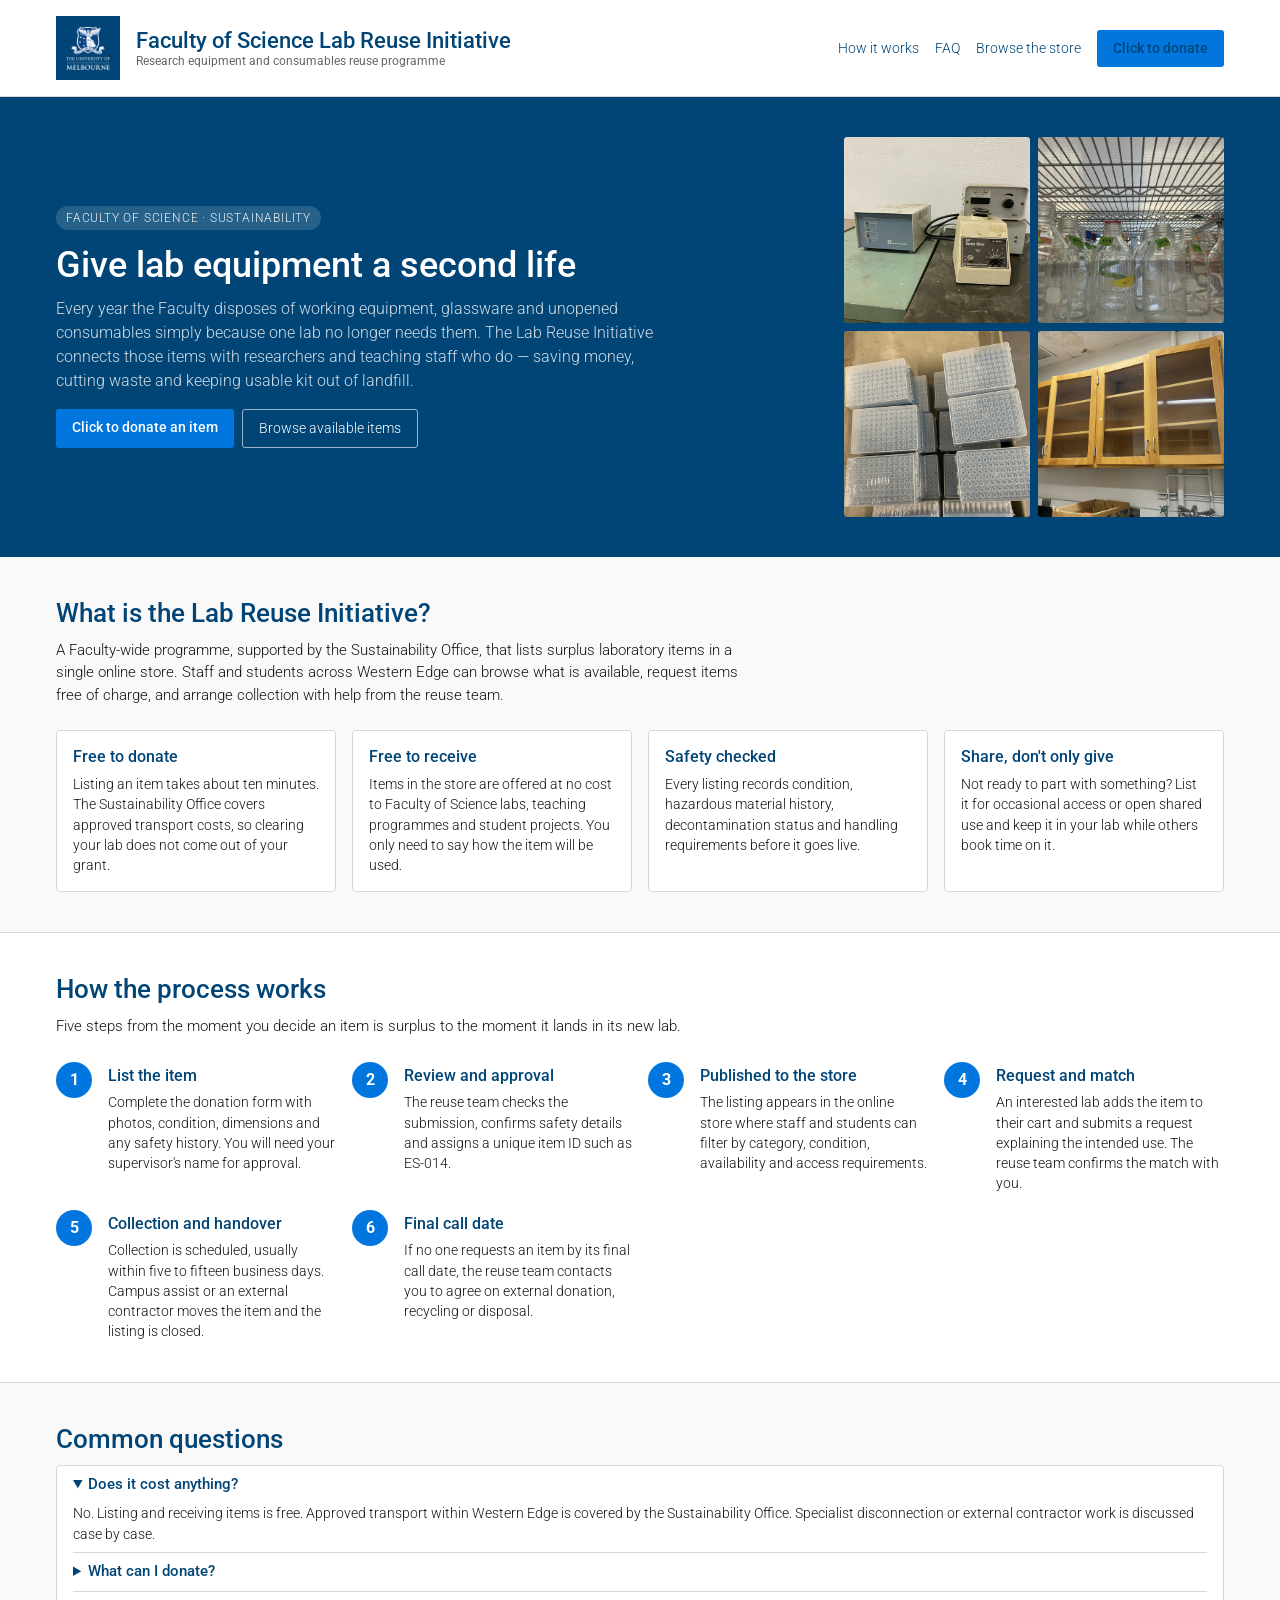
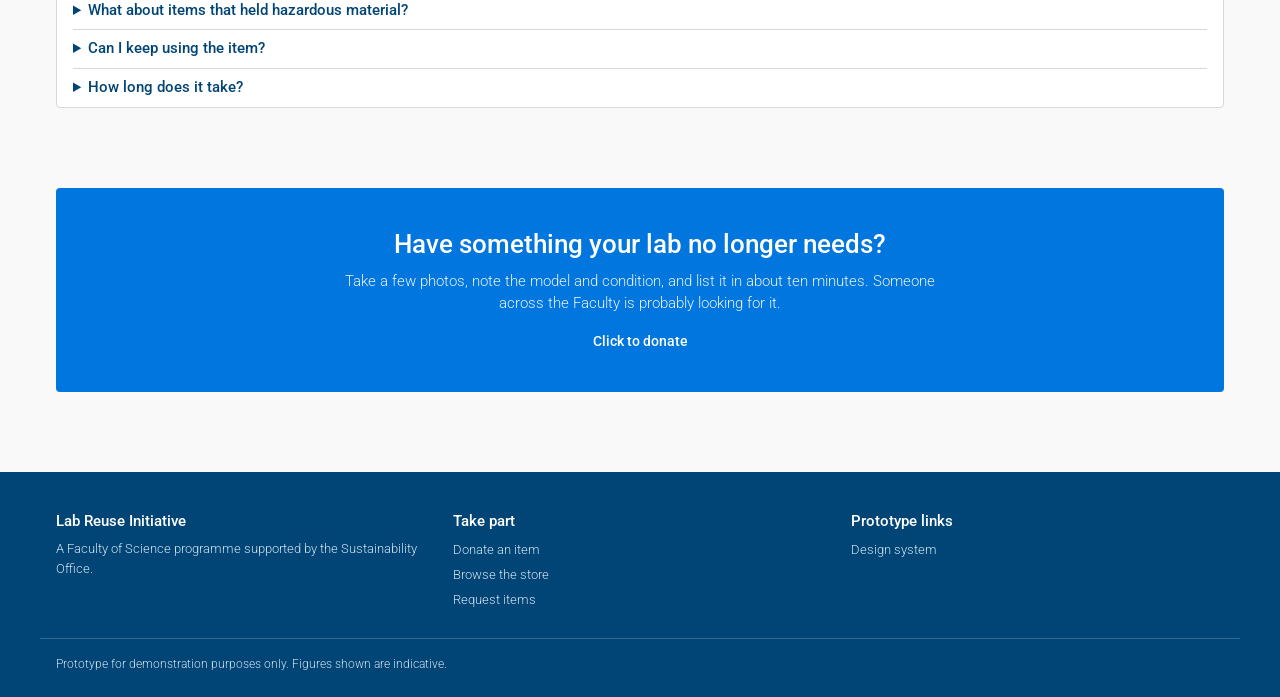
==== home.html @ 94754d34 "Website prototype Updated Images added Tags aligned Adjusted to SNOW principles Added Home page" ====
<!DOCTYPE html>
<html lang="en" dir="ltr">
<head>
  <meta charset="UTF-8" />
  <meta name="viewport" content="width=device-width, initial-scale=1.0" />
  <title>Faculty of Science Lab Reuse Initiative</title>
  <link rel="stylesheet" href="css/uom-snow.css" />
  <style>
    body { background: var(--uom-bg); }

    .wrap { max-width: var(--uom-container-max); margin: 0 auto; padding: 0 var(--uom-space-md); }

    /* ── Header ── */
    .site-header {
      background: var(--uom-white);
      border-bottom: 1px solid var(--uom-border-subtle);
      position: sticky;
      top: 0;
      z-index: 40;
    }

    .site-header__inner {
      max-width: var(--uom-container-max);
      margin: 0 auto;
      padding: var(--uom-space-md);
      display: flex;
      align-items: center;
      gap: var(--uom-space-md);
    }

    .site-brand { display: flex; align-items: center; gap: var(--uom-space-md); text-decoration: none; }
    .site-brand:hover { text-decoration: none; }
    .site-brand img { width: 6.4rem; height: 6.4rem; display: block; }
    .site-brand__title { font-size: 2.2rem; font-weight: 500; color: var(--uom-navy); line-height: 1.2; }
    .site-brand__sub { display: block; font-size: 1.2rem; color: var(--uom-muted); font-weight: 400; }

    .site-nav { margin-left: auto; display: flex; align-items: center; gap: var(--uom-space-md); }
    .site-nav a { font-size: 1.4rem; color: var(--uom-navy); text-decoration: none; }
    .site-nav a:hover { text-decoration: underline; }

    .btn-donate {
      background: var(--uom-btn-primary-bg);
      color: var(--uom-btn-primary-fg);
      font-size: var(--uom-font-size-base);
      font-weight: var(--uom-font-weight-medium);
      padding: 0.8rem 1.6rem;
      border-radius: var(--uom-radius-sm);
      text-decoration: none;
      white-space: nowrap;
    }
    .btn-donate:hover, .btn-donate:focus { background: var(--uom-btn-hover-bg); color: var(--uom-white); text-decoration: none; }

    /* ── Hero ── */
    .hero {
      background: var(--uom-navy);
      color: var(--uom-white);
      padding: var(--uom-space-xl) 0;
    }
    .hero__grid { display: flex; gap: var(--uom-space-xl); align-items: center; }
    .hero__copy { flex: 1; min-width: 0; }
    .hero h1 { color: var(--uom-white); font-size: 3.6rem; margin: 0 0 var(--uom-space-sm); }
    .hero p { color: rgba(255,255,255,0.82); font-size: 1.6rem; margin: 0 0 var(--uom-space-md); max-width: 60rem; }
    .hero__actions { display: flex; flex-wrap: wrap; gap: var(--uom-space-sm); }

    .hero__badge {
      display: inline-block;
      background: rgba(255,255,255,0.15);
      color: rgba(255,255,255,0.92);
      font-size: 1.2rem;
      padding: 0.3rem 1rem;
      border-radius: 2rem;
      margin-bottom: 1.2rem;
      letter-spacing: 0.08rem;
    }

    .btn-ghost {
      display: inline-block;
      border: 1px solid rgba(255,255,255,0.6);
      color: var(--uom-white);
      background: transparent;
      font-size: 1.4rem;
      padding: 0.8rem 1.6rem;
      border-radius: var(--uom-radius-sm);
      text-decoration: none;
    }
    .btn-ghost:hover { background: rgba(255,255,255,0.12); color: var(--uom-white); text-decoration: none; }

    .hero__collage {
      flex: 0 0 38rem;
      display: grid;
      grid-template-columns: 1fr 1fr;
      gap: 0.8rem;
    }
    .hero__collage img {
      width: 100%;
      aspect-ratio: 1;
      object-fit: cover;
      border-radius: var(--uom-radius-sm);
      display: block;
    }

    /* ── Sections ── */
    .section { padding: var(--uom-space-xl) 0; }
    .section--alt { background: var(--uom-white); border-block: 1px solid var(--uom-border-subtle); }
    .section h2 { font-size: 2.6rem; color: var(--uom-navy); margin: 0 0 var(--uom-space-sm); }
    .section__lead { font-size: 1.5rem; color: var(--uom-text); max-width: 70rem; margin: 0 0 var(--uom-space-lg); }

    .card-grid { display: grid; grid-template-columns: repeat(auto-fit, minmax(24rem, 1fr)); gap: var(--uom-space-md); }

    .info-card {
      background: var(--uom-white);
      border: 1px solid var(--uom-border-subtle);
      border-radius: var(--uom-radius);
      padding: var(--uom-space-md);
    }
    .section--alt .info-card { background: var(--uom-bg); }
    .info-card h3 { font-size: 1.6rem; color: var(--uom-navy); margin: 0 0 0.6rem; }
    .info-card p { font-size: 1.35rem; margin: 0; color: var(--uom-text); }

    .step { position: relative; padding-left: 5.2rem; }
    .step__num {
      position: absolute;
      left: 0;
      top: 0;
      width: 3.6rem;
      height: 3.6rem;
      border-radius: 50%;
      background: var(--uom-blue);
      color: var(--uom-white);
      display: flex;
      align-items: center;
      justify-content: center;
      font-size: 1.6rem;
      font-weight: 700;
    }
    .step h3 { font-size: 1.6rem; color: var(--uom-navy); margin: 0.4rem 0 0.6rem; }
    .step p { font-size: 1.35rem; margin: 0; }

    .cta {
      background: var(--uom-blue);
      color: var(--uom-white);
      border-radius: var(--uom-radius);
      padding: var(--uom-space-xl);
      text-align: center;
    }
    .cta h2 { color: var(--uom-white); margin-bottom: var(--uom-space-sm); }
    .cta p { color: rgba(255,255,255,0.9); font-size: 1.5rem; max-width: 60rem; margin: 0 auto var(--uom-space-md); }

    .faq { background: var(--uom-white); border: 1px solid var(--uom-border-subtle); border-radius: var(--uom-radius); padding: 0 var(--uom-space-md); }
    .faq details { border-bottom: 1px solid var(--uom-border-subtle); padding: var(--uom-space-sm) 0; }
    .faq details:last-child { border-bottom: none; }
    .faq summary { font-size: 1.45rem; font-weight: 500; color: var(--uom-navy); cursor: pointer; }
    .faq p { font-size: 1.35rem; margin: 0.8rem 0 0; }

    .site-footer { background: var(--uom-navy); color: #cfe0f0; padding: var(--uom-space-xl) 0 var(--uom-space-lg); margin-top: var(--uom-space-xl); }
    .site-footer h3 { color: var(--uom-white); font-size: 1.5rem; margin: 0 0 0.8rem; }
    .site-footer a { color: #cfe0f0; font-size: 1.3rem; }
    .site-footer ul { list-style: none; padding: 0; margin: 0; }
    .site-footer li { margin-bottom: 0.4rem; }
    .footer-grid { display: grid; grid-template-columns: repeat(auto-fit, minmax(22rem, 1fr)); gap: var(--uom-space-lg); }
    .footer-base { margin-top: var(--uom-space-lg); padding-top: var(--uom-space-md); border-top: 1px solid rgba(255,255,255,0.2); font-size: 1.2rem; }

    @media (max-width: 900px) {
      .hero__grid { flex-direction: column; align-items: flex-start; }
      .hero__collage { flex-basis: auto; width: 100%; }
      .site-nav { width: 100%; margin-left: 0; flex-wrap: wrap; }
    }
  </style>
</head>
<body>

  <header class="site-header">
    <div class="site-header__inner">
      <a class="site-brand" href="home.html">
        <img src="assets/logo.png" alt="The University of Melbourne" />
        <span class="site-brand__title">
          Faculty of Science Lab Reuse Initiative
          <span class="site-brand__sub">Research equipment and consumables reuse programme</span>
        </span>
      </a>
      <nav class="site-nav" aria-label="Primary">
        <a href="#how-it-works">How it works</a>
        <a href="#faq">FAQ</a>
        <a href="reuse-store.html">Browse the store</a>
        <a class="btn-donate" href="ServiceNow_form_prototype_ver2.html">Click to donate</a>
      </nav>
    </div>
  </header>

  <!-- ── Hero ── -->
  <section class="hero">
    <div class="wrap hero__grid">
      <div class="hero__copy">
        <span class="hero__badge">FACULTY OF SCIENCE &middot; SUSTAINABILITY</span>
        <h1>Give lab equipment a second life</h1>
        <p>
          Every year the Faculty disposes of working equipment, glassware and unopened consumables
          simply because one lab no longer needs them. The Lab Reuse Initiative connects those items
          with researchers and teaching staff who do &mdash; saving money, cutting waste and keeping
          usable kit out of landfill.
        </p>
        <div class="hero__actions">
          <a class="btn-donate" href="ServiceNow_form_prototype_ver2.html">Click to donate an item</a>
          <a class="btn-ghost" href="reuse-store.html">Browse available items</a>
        </div>
      </div>
      <div class="hero__collage">
        <img src="assets/Dummy%20Photos/Equipment%20American%20Scientific%20Products%20Vortex%20Mixer.jpeg" alt="Vortex mixer" />
        <img src="assets/Dummy%20Photos/Pyrex%20Glass%20bottle%201000%20mL.jpeg" alt="Pyrex glass bottle" />
        <img src="assets/Dummy%20Photos/Sorenson%20Pipette%20tips%205-10%20uL%20Filtered%2C%20sterile%2C%20universal%20fit.jpeg" alt="Sterile filtered pipette tips" />
        <img src="assets/Dummy%20Photos/Cabinet.jpeg" alt="Steel laboratory storage cabinet" />
      </div>
    </div>
  </section>

  <!-- ── What it is ── -->
  <section class="section" id="about">
    <div class="wrap">
      <h2>What is the Lab Reuse Initiative?</h2>
      <p class="section__lead">
        A Faculty-wide programme, supported by the Sustainability Office, that lists surplus laboratory
        items in a single online store. Staff and students across Western Edge can browse what is
        available, request items free of charge, and arrange collection with help from the reuse team.
      </p>
      <div class="card-grid">
        <div class="info-card">
          <h3>Free to donate</h3>
          <p>Listing an item takes about ten minutes. The Sustainability Office covers approved transport costs, so clearing your lab does not come out of your grant.</p>
        </div>
        <div class="info-card">
          <h3>Free to receive</h3>
          <p>Items in the store are offered at no cost to Faculty of Science labs, teaching programmes and student projects. You only need to say how the item will be used.</p>
        </div>
        <div class="info-card">
          <h3>Safety checked</h3>
          <p>Every listing records condition, hazardous material history, decontamination status and handling requirements before it goes live.</p>
        </div>
        <div class="info-card">
          <h3>Share, don't only give</h3>
          <p>Not ready to part with something? List it for occasional access or open shared use and keep it in your lab while others book time on it.</p>
        </div>
      </div>
    </div>
  </section>

  <!-- ── How it works ── -->
  <section class="section section--alt" id="how-it-works">
    <div class="wrap">
      <h2>How the process works</h2>
      <p class="section__lead">Five steps from the moment you decide an item is surplus to the moment it lands in its new lab.</p>
      <div class="card-grid">
        <div class="step">
          <span class="step__num">1</span>
          <h3>List the item</h3>
          <p>Complete the donation form with photos, condition, dimensions and any safety history. You will need your supervisor's name for approval.</p>
        </div>
        <div class="step">
          <span class="step__num">2</span>
          <h3>Review and approval</h3>
          <p>The reuse team checks the submission, confirms safety details and assigns a unique item ID such as ES&#8209;014.</p>
        </div>
        <div class="step">
          <span class="step__num">3</span>
          <h3>Published to the store</h3>
          <p>The listing appears in the online store where staff and students can filter by category, condition, availability and access requirements.</p>
        </div>
        <div class="step">
          <span class="step__num">4</span>
          <h3>Request and match</h3>
          <p>An interested lab adds the item to their cart and submits a request explaining the intended use. The reuse team confirms the match with you.</p>
        </div>
        <div class="step">
          <span class="step__num">5</span>
          <h3>Collection and handover</h3>
          <p>Collection is scheduled, usually within five to fifteen business days. Campus assist or an external contractor moves the item and the listing is closed.</p>
        </div>
        <div class="step">
          <span class="step__num">6</span>
          <h3>Final call date</h3>
          <p>If no one requests an item by its final call date, the reuse team contacts you to agree on external donation, recycling or disposal.</p>
        </div>
      </div>
    </div>
  </section>

  <!-- ── FAQ ── -->
  <section class="section" id="faq">
    <div class="wrap">
      <h2>Common questions</h2>
      <div class="faq">
        <details open>
          <summary>Does it cost anything?</summary>
          <p>No. Listing and receiving items is free. Approved transport within Western Edge is covered by the Sustainability Office. Specialist disconnection or external contractor work is discussed case by case.</p>
        </details>
        <details>
          <summary>What can I donate?</summary>
          <p>Small and large equipment, specialised instruments, glassware and plasticware, unopened consumables, storage and lab furniture. Items may be fully working, working with minor issues, or listed for parts &mdash; just describe the condition honestly.</p>
        </details>
        <details>
          <summary>What about items that held hazardous material?</summary>
          <p>They can still be listed. You must record the hazardous material history and the decontamination steps taken. The reuse team will not publish a listing until that information is complete.</p>
        </details>
        <details>
          <summary>Can I keep using the item?</summary>
          <p>Yes. Choose "occasional access" if you need it back for short periods, or "open shared donation" if the item stays in your lab and others book time on it.</p>
        </details>
        <details>
          <summary>How long does it take?</summary>
          <p>Approval usually takes a few business days. Collection is typically scheduled within five to fifteen business days once a match is confirmed.</p>
        </details>
      </div>
    </div>
  </section>

  <!-- ── CTA ── -->
  <section class="section">
    <div class="wrap">
      <div class="cta">
        <h2>Have something your lab no longer needs?</h2>
        <p>Take a few photos, note the model and condition, and list it in about ten minutes. Someone across the Faculty is probably looking for it.</p>
        <a class="btn-donate" href="ServiceNow_form_prototype_ver2.html">Click to donate</a>
      </div>
    </div>
  </section>

  <footer class="site-footer">
    <div class="wrap footer-grid">
      <div>
        <h3>Lab Reuse Initiative</h3>
        <p style="font-size:1.3rem;margin:0">A Faculty of Science programme supported by the Sustainability Office.</p>
      </div>
      <div>
        <h3>Take part</h3>
        <ul>
          <li><a href="ServiceNow_form_prototype_ver2.html">Donate an item</a></li>
          <li><a href="reuse-store.html">Browse the store</a></li>
          <li><a href="ServiceNow_receiver_form_prototype.html">Request items</a></li>
        </ul>
      </div>
      <div>
        <h3>Prototype links</h3>
        <ul>
          <li><a href="index.html">Design system</a></li>
        </ul>
      </div>
    </div>
    <div class="wrap footer-base">Prototype for demonstration purposes only. Figures shown are indicative.</div>
  </footer>

</body>
</html>
---- css/uom-snow.css ----
/*
 * UoM ServiceNow Design System — Component Styles
 * Extracted and de-coupled from University of Melbourne Staff Services portal
 * No AngularJS, no ServiceNow selectors — pure HTML + CSS
 */

@import url('https://fonts.googleapis.com/css2?family=Roboto:wght@300;400;500;700&display=swap');
@import url('tokens.css');

/* ══════════════════════════════════════════════════════════
   BASE RESET & GLOBAL
══════════════════════════════════════════════════════════ */
*, *::before, *::after {
  box-sizing: border-box;
}

html {
  font-size: 62.5%; /* 1rem = 10px */
}

body {
  font-family: var(--uom-font);
  font-size: var(--uom-font-size-base);
  font-weight: var(--uom-font-weight-normal);
  color: var(--uom-body);
  background-color: var(--uom-bg);
  line-height: var(--uom-line-height);
  margin: 0;
  padding: 0;
  overflow-x: hidden;
}

a {
  color: var(--uom-blue);
  text-decoration: none;
}
a:hover { text-decoration: underline; }

img { max-width: 100%; display: block; }

h1, h2, h3, h4, h5, h6 {
  font-weight: var(--uom-font-weight-medium);
  color: var(--uom-body);
  margin-top: 0;
  margin-bottom: var(--uom-space-sm);
  line-height: 1.3;
}
h1 { font-size: 3.2rem; }
h2 { font-size: 2.4rem; }
h3 { font-size: 2.0rem; }
h4 { font-size: 1.8rem; }
h5 { font-size: 1.6rem; }
h6 { font-size: 1.4rem; }

p { margin: 0 0 1.2rem; }

label {
  font-weight: var(--uom-font-weight-normal);
  display: inline-block;
  margin-bottom: 0.5rem;
  font-size: 1.4rem;
}

/* ══════════════════════════════════════════════════════════
   LAYOUT CONTAINER
══════════════════════════════════════════════════════════ */
.uom-container {
  max-width: var(--uom-container-max);
  margin: 0 auto;
  padding: 0 var(--uom-space-md);
}

.uom-row {
  display: flex;
  flex-wrap: wrap;
  margin: 0 calc(-1 * var(--uom-space-sm));
}

.uom-col { padding: 0 var(--uom-space-sm); }
.uom-col-12 { flex: 0 0 100%; max-width: 100%; }
.uom-col-8  { flex: 0 0 66.666%; max-width: 66.666%; }
.uom-col-6  { flex: 0 0 50%; max-width: 50%; }
.uom-col-4  { flex: 0 0 33.333%; max-width: 33.333%; }

@media (max-width: 768px) {
  .uom-col-8, .uom-col-6, .uom-col-4 {
    flex: 0 0 100%; max-width: 100%;
  }
}

/* ══════════════════════════════════════════════════════════
   HEADER / NAVBAR
══════════════════════════════════════════════════════════ */
.uom-header {
  position: sticky;
  top: 0;
  z-index: 1000;
  background-color: var(--uom-white);
  box-shadow: var(--uom-shadow);
  height: var(--uom-header-height);
  display: flex;
  align-items: stretch;
}

.uom-header__inner {
  display: flex;
  align-items: center;
  width: 100%;
  padding-right: var(--uom-space-xl);
}

/* Dark navy logo block — matches the original 8.8rem × 9rem square */
.uom-header__logo-block {
  background-color: var(--uom-navy);
  width: var(--uom-logo-size);
  min-width: var(--uom-logo-size);
  height: var(--uom-header-height);
  margin-left: var(--uom-logo-offset);
  display: flex;
  align-items: center;
  justify-content: center;
  flex-shrink: 0;
}

.uom-header__logo-block img {
  height: 100%;
  width: 100%;
  object-fit: contain;
}

/* Breadcrumb strip to the right of the logo */
.uom-header__breadcrumb {
  display: flex;
  align-items: center;
  padding-left: var(--uom-space-xl);
  flex: 1;
}

.uom-breadcrumb {
  display: flex;
  align-items: center;
  list-style: none;
  margin: 0;
  padding: 0;
  flex-wrap: wrap;
  gap: 0.4rem;
}

.uom-breadcrumb li {
  display: flex;
  align-items: center;
  font-size: 1.3rem;
  color: var(--uom-muted);
}

.uom-breadcrumb li a {
  color: var(--uom-navy);
  text-decoration: none;
}
.uom-breadcrumb li a:hover { text-decoration: underline; }

.uom-breadcrumb li + li::before {
  content: "›";
  margin: 0 0.6rem;
  color: var(--uom-muted);
  font-size: 1.4rem;
}

/* Right-side user avatar area */
.uom-header__right {
  display: flex;
  align-items: center;
  gap: var(--uom-space-md);
  margin-left: auto;
}

.uom-avatar {
  width: 3.6rem;
  height: 3.6rem;
  border-radius: 50%;
  background-color: var(--uom-navy);
  color: var(--uom-white);
  display: flex;
  align-items: center;
  justify-content: center;
  font-size: 1.4rem;
  font-weight: var(--uom-font-weight-medium);
  cursor: pointer;
}

/* ══════════════════════════════════════════════════════════
   PAGE TITLE BLOCK
══════════════════════════════════════════════════════════ */
.uom-page-header {
  background-color: var(--uom-white);
  border-bottom: 1px solid var(--uom-border-subtle);
  padding: var(--uom-space-lg) 0;
  margin-bottom: var(--uom-space-lg);
}

.uom-page-header__title {
  font-size: 2.4rem;
  font-weight: var(--uom-font-weight-medium);
  color: var(--uom-navy);
  margin: 0 0 var(--uom-space-xs);
}

.uom-page-header__desc {
  font-size: 1.4rem;
  color: var(--uom-muted);
  margin: 0;
}

/* ══════════════════════════════════════════════════════════
   PANEL / CARD
══════════════════════════════════════════════════════════ */
.uom-panel {
  background-color: var(--uom-white);
  border: 1px solid var(--uom-border-subtle);
  border-radius: var(--uom-radius);
  margin-bottom: var(--uom-space-lg);
  overflow: hidden;
}

.uom-panel__header {
  padding: var(--uom-space-md) var(--uom-space-lg);
  border-bottom: 1px solid var(--uom-border-subtle);
  background-color: var(--uom-white);
}

.uom-panel__title {
  font-size: 1.8rem;
  font-weight: var(--uom-font-weight-medium);
  color: var(--uom-navy);
  margin: 0;
  letter-spacing: 0.02rem;
}

.uom-panel__body {
  padding: var(--uom-space-lg);
}

.uom-panel__footer {
  padding: var(--uom-space-md) var(--uom-space-lg);
  border-top: 1px solid var(--uom-border-subtle);
  background-color: var(--uom-bg);
  display: flex;
  gap: var(--uom-space-sm);
  align-items: center;
}

/* ══════════════════════════════════════════════════════════
   FORM COMPONENTS
══════════════════════════════════════════════════════════ */

/* Form group wrapper */
.form-group {
  margin-bottom: var(--uom-space-md);
  position: relative;
}

/* Required field asterisk (matches .form-group.required .control-label:before) */
.form-group.required .control-label::before {
  content: "*";
  color: var(--uom-required);
  margin-right: 0.3rem;
  font-weight: bold;
}

.control-label {
  display: block;
  font-size: 1.4rem;
  font-weight: var(--uom-font-weight-normal);
  color: var(--uom-body);
  margin-bottom: 0.5rem;
}

/* ── Text Input / Select / Textarea ── */
.form-control {
  display: block;
  width: 100%;
  padding: 0.6rem 1.2rem;
  font-family: var(--uom-font);
  font-size: var(--uom-font-size-base);
  font-weight: var(--uom-font-weight-normal);
  color: var(--uom-body);
  background-color: var(--uom-white);
  border: 1px solid var(--uom-border-input);
  border-radius: var(--uom-radius-sm);
  line-height: 1.42857;
  transition: border-color 0.15s ease-in-out, box-shadow 0.15s ease-in-out;
  appearance: none;
  -webkit-appearance: none;
  min-height: 3.4rem;
}

.form-control:focus {
  border-color: #66afe9;
  outline: 0;
  box-shadow: var(--uom-shadow-focus);
}

.form-control::placeholder {
  color: var(--uom-muted);
  opacity: 1;
}

.form-control:disabled,
.form-control[readonly] {
  background-color: var(--uom-disabled);
  opacity: 0.8;
  cursor: not-allowed;
}

/* ── Select with custom arrow ── */
select.form-control {
  padding-right: 3.2rem;
  background-image: url("data:image/svg+xml,%3Csvg xmlns='http://www.w3.org/2000/svg' width='12' height='8' viewBox='0 0 12 8'%3E%3Cpath fill='%23666' d='M6 8L0 0h12z'/%3E%3C/svg%3E");
  background-repeat: no-repeat;
  background-position: right 1.2rem center;
  background-size: 1rem;
}

/* ── Textarea ── */
textarea.form-control {
  min-height: 10rem;
  resize: vertical;
  line-height: 1.5;
}

/* ── Focus highlight on the whole group (matches form-group-has-focus) ── */
.form-group-has-focus .control-label {
  color: var(--uom-blue);
}

/* ── Radio group ── */
.radio-group {
  display: flex;
  flex-direction: column;
  gap: 0.8rem;
}
.radio-group.inline {
  flex-direction: row;
  flex-wrap: wrap;
  gap: 1.6rem;
}

.radio-item,
.checkbox-item {
  display: flex;
  align-items: center;
  gap: 0.8rem;
  cursor: pointer;
  font-size: 1.4rem;
  color: var(--uom-body);
}

.radio-item input[type="radio"],
.checkbox-item input[type="checkbox"] {
  width: 1.6rem;
  height: 1.6rem;
  accent-color: var(--uom-blue);
  cursor: pointer;
  flex-shrink: 0;
}

/* ── File upload ── */
.file-upload-wrapper {
  position: relative;
  display: flex;
  align-items: center;
  gap: var(--uom-space-sm);
}

.file-upload-btn {
  display: inline-flex;
  align-items: center;
  gap: 0.6rem;
  padding: 0.6rem 1.6rem;
  font-size: 1.4rem;
  font-family: var(--uom-font);
  background-color: var(--uom-btn-secondary-bg);
  color: var(--uom-btn-secondary-fg);
  border: 1px solid var(--uom-border);
  border-radius: var(--uom-radius-sm);
  cursor: pointer;
  transition: background-color 0.15s;
  white-space: nowrap;
}
.file-upload-btn:hover {
  background-color: #c8c8c8;
}

.file-upload-btn input[type="file"] {
  position: absolute;
  inset: 0;
  opacity: 0;
  cursor: pointer;
  width: 100%;
}

.file-upload-name {
  font-size: 1.3rem;
  color: var(--uom-muted);
  min-width: 0;
  overflow: hidden;
  text-overflow: ellipsis;
  white-space: nowrap;
}

/* ── Date input ── */
input[type="date"].form-control {
  padding-right: 0.8rem;
}

/* ── Help text ── */
.help-block {
  display: block;
  font-size: 1.2rem;
  color: var(--uom-info-fg);
  background-color: var(--uom-info-bg);
  border: 1px solid transparent;
  border-radius: var(--uom-radius);
  padding: 0.8rem 1.2rem;
  margin-top: 0.6rem;
  margin-bottom: 0.8rem;
}

/* ── Validation error state ── */
.form-group.has-error .control-label {
  color: var(--uom-required);
}
.form-group.has-error .form-control {
  border-color: var(--uom-required);
}
.error-message {
  font-size: 1.2rem;
  color: var(--uom-required);
  margin-top: 0.4rem;
}

/* ══════════════════════════════════════════════════════════
   BUTTONS
══════════════════════════════════════════════════════════ */
.btn {
  display: inline-flex;
  align-items: center;
  justify-content: center;
  padding: 0.8rem 2.0rem;
  font-family: var(--uom-font);
  font-size: 1.4rem;
  font-weight: var(--uom-font-weight-normal);
  line-height: 1.42857;
  border: none;
  border-radius: var(--uom-radius-sm);
  cursor: pointer;
  text-decoration: none;
  transition: background-color 0.15s ease-in-out, color 0.15s ease-in-out;
  white-space: nowrap;
  user-select: none;
}

.btn:focus {
  outline: 3px solid rgba(0, 118, 222, 0.4);
  outline-offset: 2px;
}

/* Primary */
.btn-primary {
  background-color: var(--uom-btn-primary-bg);
  color: var(--uom-btn-primary-fg);
}
.btn-primary:hover,
.btn-primary:focus {
  background-color: var(--uom-btn-hover-bg) !important;
  color: var(--uom-white);
  text-decoration: none;
}

/* Secondary */
.btn-secondary {
  background-color: var(--uom-btn-secondary-bg);
  color: var(--uom-btn-secondary-fg);
  border: 1px solid var(--uom-border);
}
.btn-secondary:hover,
.btn-secondary:focus {
  background-color: #c8c8c8;
  color: var(--uom-btn-secondary-fg);
}

/* Destructive / Danger */
.btn-danger {
  background-color: var(--uom-danger-bg);
  color: #7a1a26;
}
.btn-danger:hover {
  background-color: #d43f52;
  color: var(--uom-white);
}

/* Button sizes */
.btn-sm {
  padding: 0.5rem 1.2rem;
  font-size: 1.2rem;
}
.btn-lg {
  padding: 1.2rem 2.8rem;
  font-size: 1.6rem;
}
.btn-block { width: 100%; }

/* ══════════════════════════════════════════════════════════
   ALERTS / BANNERS
══════════════════════════════════════════════════════════ */
.alert {
  padding: 1.5rem;
  border: 1px solid transparent;
  border-radius: var(--uom-radius);
  margin-bottom: 1.5rem;
  font-size: 1.4rem;
  display: flex;
  align-items: flex-start;
  gap: 1rem;
}

.alert-success {
  background-color: var(--uom-success-bg);
  color: var(--uom-success-fg);
}
.alert-info {
  background-color: var(--uom-info-bg);
  color: var(--uom-info-fg);
}
.alert-warning {
  background-color: var(--uom-warning-bg);
  color: var(--uom-warning-fg);
}
.alert-danger {
  background-color: var(--uom-danger-bg);
  color: var(--uom-danger-fg);
}

.alert__icon {
  font-size: 1.8rem;
  flex-shrink: 0;
  line-height: 1;
}

.alert__title {
  font-weight: var(--uom-font-weight-medium);
  margin-bottom: 0.2rem;
}

/* ══════════════════════════════════════════════════════════
   BADGE
══════════════════════════════════════════════════════════ */
.badge {
  display: inline-flex;
  align-items: center;
  padding: 0.2rem 0.8rem;
  font-size: 1.1rem;
  font-weight: var(--uom-font-weight-medium);
  border-radius: 2rem;
  background-color: var(--uom-blue);
  color: var(--uom-white);
}
.badge-secondary {
  background-color: var(--uom-btn-secondary-bg);
  color: var(--uom-btn-secondary-fg);
}
.badge-success {
  background-color: var(--uom-success-bg);
  color: var(--uom-success-fg);
}
.badge-warning {
  background-color: var(--uom-warning-bg);
  color: var(--uom-warning-fg);
}
.badge-danger {
  background-color: var(--uom-danger-bg);
  color: var(--uom-danger-fg);
}

/* ══════════════════════════════════════════════════════════
   DIVIDER
══════════════════════════════════════════════════════════ */
.uom-divider {
  border: none;
  border-top: 1px solid var(--uom-border-subtle);
  margin: var(--uom-space-lg) 0;
}

/* ══════════════════════════════════════════════════════════
   SECTION LABEL (design-system-only utility)
══════════════════════════════════════════════════════════ */
.ds-section {
  margin-bottom: var(--uom-space-xl);
}

.ds-section__label {
  font-size: 1.1rem;
  font-weight: var(--uom-font-weight-bold);
  letter-spacing: 0.12rem;
  text-transform: uppercase;
  color: var(--uom-muted);
  border-bottom: 1px solid var(--uom-border-subtle);
  padding-bottom: 0.6rem;
  margin-bottom: var(--uom-space-md);
}

.ds-component-row {
  display: flex;
  align-items: flex-start;
  flex-wrap: wrap;
  gap: var(--uom-space-md);
  margin-bottom: var(--uom-space-md);
}

.ds-swatch {
  display: flex;
  flex-direction: column;
  align-items: center;
  gap: 0.6rem;
  font-size: 1.2rem;
  text-align: center;
}

.ds-swatch__color {
  width: 7.2rem;
  height: 5.6rem;
  border-radius: var(--uom-radius);
  border: 1px solid rgba(0,0,0,0.08);
}

.ds-swatch__name {
  font-weight: var(--uom-font-weight-medium);
  color: var(--uom-body);
  font-size: 1.2rem;
}

.ds-swatch__value {
  color: var(--uom-muted);
  font-size: 1.1rem;
  font-family: monospace;
}

/* ══════════════════════════════════════════════════════════
   FOOTER
══════════════════════════════════════════════════════════ */
.uom-footer {
  background-color: var(--uom-navy);
  color: rgba(255,255,255,0.85);
  padding: var(--uom-space-lg) 0;
  margin-top: var(--uom-space-xl);
}

.uom-footer__inner {
  max-width: var(--uom-container-max);
  margin: 0 auto;
  padding: 0 var(--uom-space-md);
  display: flex;
  align-items: center;
  justify-content: space-between;
  flex-wrap: wrap;
  gap: var(--uom-space-md);
}

.uom-footer__lockup img {
  height: 4rem;
  filter: brightness(0) invert(1);
}

.uom-footer__links {
  display: flex;
  flex-wrap: wrap;
  gap: var(--uom-space-md);
  list-style: none;
  margin: 0;
  padding: 0;
}
.uom-footer__links a {
  color: rgba(255,255,255,0.85);
  font-size: 1.3rem;
  text-decoration: none;
}
.uom-footer__links a:hover { text-decoration: underline; }

.uom-footer__copy {
  font-size: 1.2rem;
  color: rgba(255,255,255,0.6);
  margin: var(--uom-space-sm) auto 0;
  text-align: center;
  display: block;
  padding: 0 var(--uom-space-md);
}

/* ══════════════════════════════════════════════════════════
   MAIN CONTENT AREA
══════════════════════════════════════════════════════════ */
.uom-main {
  padding: var(--uom-space-lg) 0;
  min-height: calc(100vh - var(--uom-header-height) - 12rem);
}

/* ══════════════════════════════════════════════════════════
   RESPONSIVE
══════════════════════════════════════════════════════════ */
@media (max-width: 768px) {
  .uom-header__logo-block {
    margin-left: 0;
    width: 6rem;
    min-width: 6rem;
  }
  .uom-header__breadcrumb {
    padding-left: var(--uom-space-md);
  }
  .uom-header {
    height: 6rem;
  }
  .uom-header__logo-block {
    height: 6rem;
  }
  .uom-panel__body {
    padding: var(--uom-space-md);
  }
}
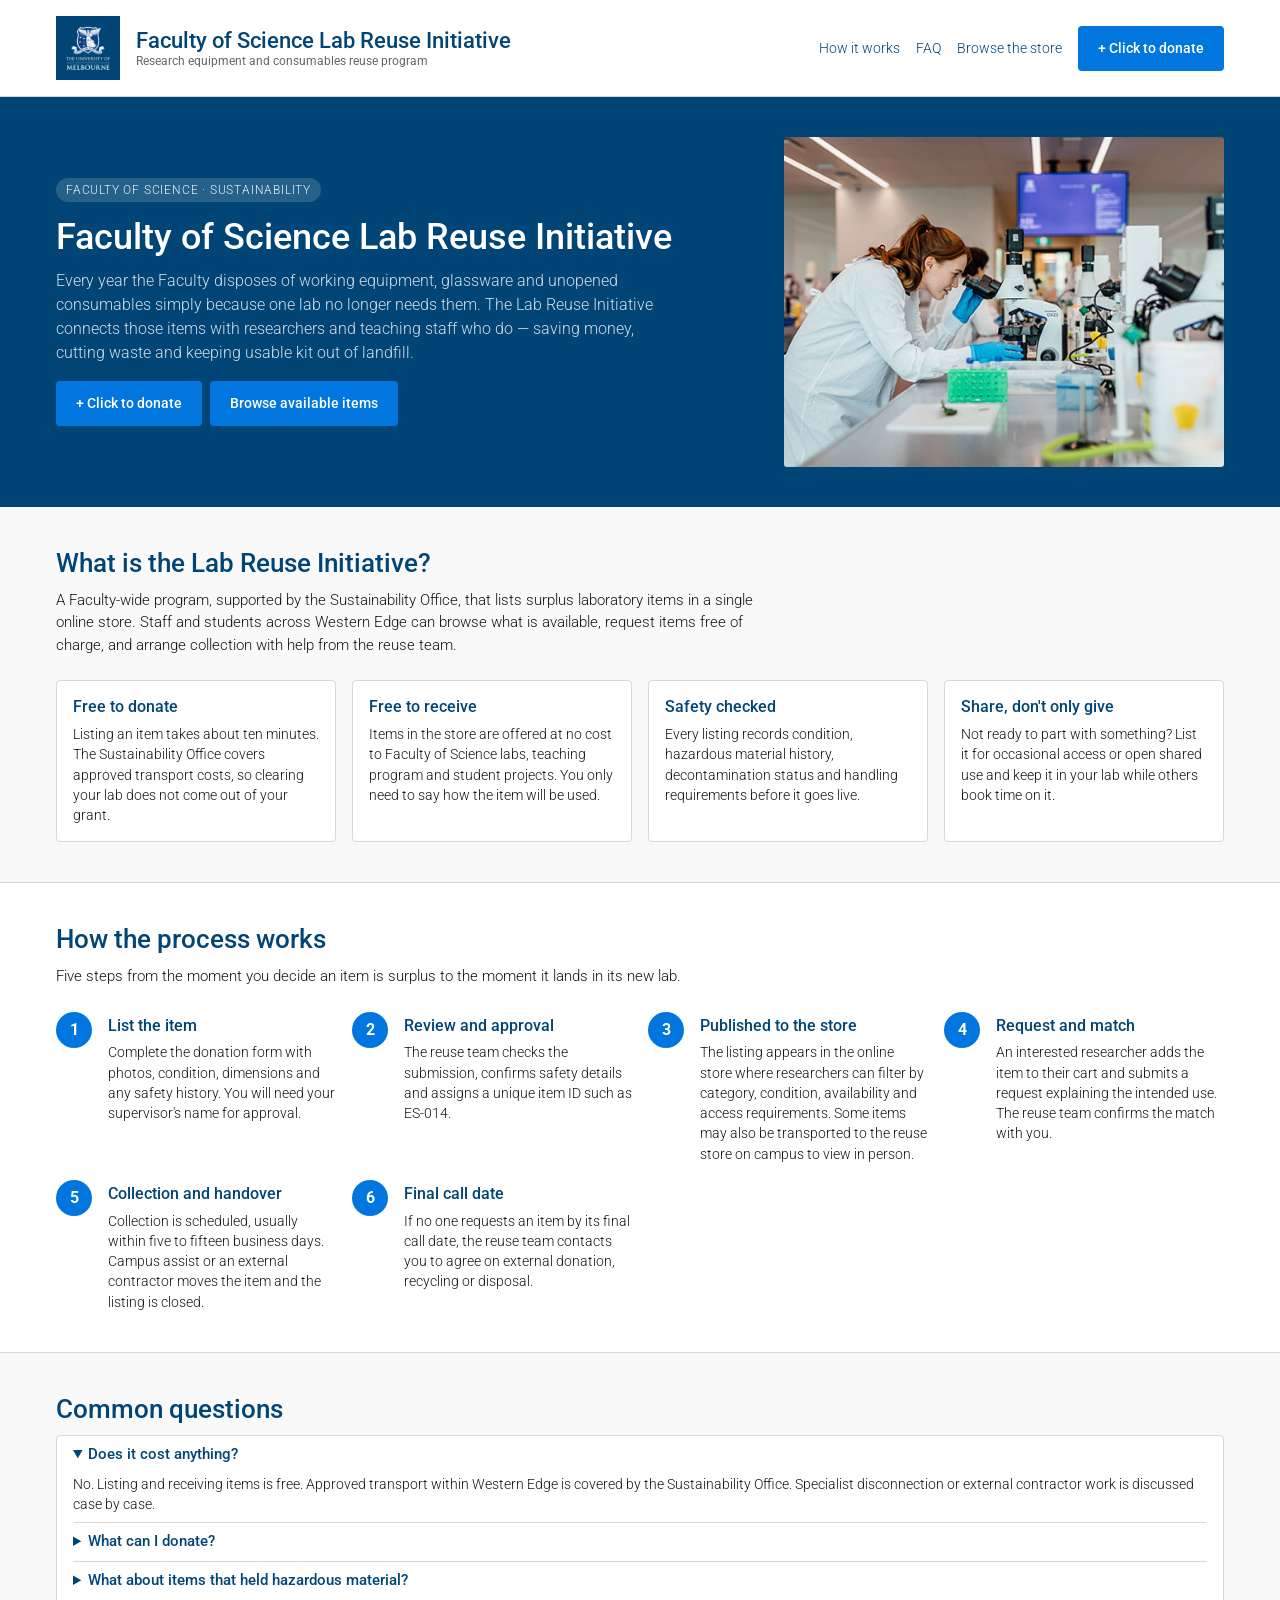
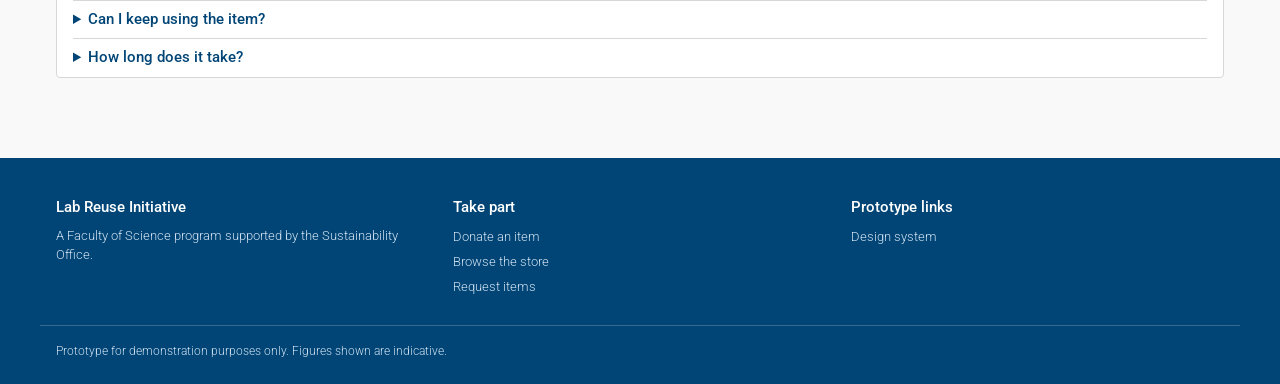
==== commit b2dc73e2: "Item page layout changed Item page layout changed Font sizes adjusted Hero image updated" ====
--- a/home.html
+++ b/home.html
@@ -35,20 +35,22 @@
     .site-brand__sub { display: block; font-size: 1.2rem; color: var(--uom-muted); font-weight: 400; }
 
     .site-nav { margin-left: auto; display: flex; align-items: center; gap: var(--uom-space-md); }
-    .site-nav a { font-size: 1.4rem; color: var(--uom-navy); text-decoration: none; }
-    .site-nav a:hover { text-decoration: underline; }
+    .site-nav a:not(.btn-donate) { font-size: 1.4rem; color: var(--uom-navy); text-decoration: none; }
+    .site-nav a:not(.btn-donate):hover { text-decoration: underline; }
 
     .btn-donate {
-      background: var(--uom-btn-primary-bg);
-      color: var(--uom-btn-primary-fg);
+      background: var(--uom-blue);
+      color: var(--uom-white);
       font-size: var(--uom-font-size-base);
       font-weight: var(--uom-font-weight-medium);
-      padding: 0.8rem 1.6rem;
-      border-radius: var(--uom-radius-sm);
+      padding: 1rem 1.8rem;
+      border: 2px solid var(--uom-blue);
+      border-radius: var(--uom-radius);
       text-decoration: none;
       white-space: nowrap;
-    }
-    .btn-donate:hover, .btn-donate:focus { background: var(--uom-btn-hover-bg); color: var(--uom-white); text-decoration: none; }
+      display: inline-block;
+    }
+    .btn-donate:hover, .btn-donate:focus { background: var(--uom-btn-hover-bg); border-color: var(--uom-btn-hover-bg); color: var(--uom-white); text-decoration: none; }
 
     /* ── Hero ── */
     .hero {
@@ -75,27 +77,28 @@
 
     .btn-ghost {
       display: inline-block;
-      border: 1px solid rgba(255,255,255,0.6);
-      color: var(--uom-white);
-      background: transparent;
-      font-size: 1.4rem;
-      padding: 0.8rem 1.6rem;
+      border: 2px solid var(--uom-blue);
+      color: var(--uom-white);
+      background: var(--uom-blue);
+      font-size: var(--uom-font-size-base);
+      font-weight: var(--uom-font-weight-medium);
+      padding: 1rem 1.8rem;
+      border-radius: var(--uom-radius);
+      text-decoration: none;
+      white-space: nowrap;
+    }
+    .btn-ghost:hover, .btn-ghost:focus { background: var(--uom-btn-hover-bg); border-color: var(--uom-btn-hover-bg); color: var(--uom-white); text-decoration: none; }
+
+    .hero__image {
+      flex: 0 0 44rem;
+      aspect-ratio: 4 / 3;
+      overflow: hidden;
       border-radius: var(--uom-radius-sm);
-      text-decoration: none;
-    }
-    .btn-ghost:hover { background: rgba(255,255,255,0.12); color: var(--uom-white); text-decoration: none; }
-
-    .hero__collage {
-      flex: 0 0 38rem;
-      display: grid;
-      grid-template-columns: 1fr 1fr;
-      gap: 0.8rem;
-    }
-    .hero__collage img {
+    }
+    .hero__image img {
       width: 100%;
-      aspect-ratio: 1;
+      height: 100%;
       object-fit: cover;
-      border-radius: var(--uom-radius-sm);
       display: block;
     }
 
@@ -162,7 +165,7 @@
 
     @media (max-width: 900px) {
       .hero__grid { flex-direction: column; align-items: flex-start; }
-      .hero__collage { flex-basis: auto; width: 100%; }
+      .hero__image { flex-basis: auto; width: 100%; }
       .site-nav { width: 100%; margin-left: 0; flex-wrap: wrap; }
     }
   </style>
@@ -175,14 +178,14 @@
         <img src="assets/logo.png" alt="The University of Melbourne" />
         <span class="site-brand__title">
           Faculty of Science Lab Reuse Initiative
-          <span class="site-brand__sub">Research equipment and consumables reuse programme</span>
+          <span class="site-brand__sub">Research equipment and consumables reuse program</span>
         </span>
       </a>
       <nav class="site-nav" aria-label="Primary">
         <a href="#how-it-works">How it works</a>
         <a href="#faq">FAQ</a>
         <a href="reuse-store.html">Browse the store</a>
-        <a class="btn-donate" href="ServiceNow_form_prototype_ver2.html">Click to donate</a>
+        <a class="btn-donate" href="ServiceNow_form_prototype_ver2.html">+ Click to donate</a>
       </nav>
     </div>
   </header>
@@ -192,7 +195,7 @@
     <div class="wrap hero__grid">
       <div class="hero__copy">
         <span class="hero__badge">FACULTY OF SCIENCE &middot; SUSTAINABILITY</span>
-        <h1>Give lab equipment a second life</h1>
+        <h1>Faculty of Science Lab Reuse Initiative</h1>
         <p>
           Every year the Faculty disposes of working equipment, glassware and unopened consumables
           simply because one lab no longer needs them. The Lab Reuse Initiative connects those items
@@ -200,15 +203,12 @@
           usable kit out of landfill.
         </p>
         <div class="hero__actions">
-          <a class="btn-donate" href="ServiceNow_form_prototype_ver2.html">Click to donate an item</a>
+          <a class="btn-donate" href="ServiceNow_form_prototype_ver2.html"> + Click to donate</a>
           <a class="btn-ghost" href="reuse-store.html">Browse available items</a>
         </div>
       </div>
-      <div class="hero__collage">
-        <img src="assets/Dummy%20Photos/Equipment%20American%20Scientific%20Products%20Vortex%20Mixer.jpeg" alt="Vortex mixer" />
-        <img src="assets/Dummy%20Photos/Pyrex%20Glass%20bottle%201000%20mL.jpeg" alt="Pyrex glass bottle" />
-        <img src="assets/Dummy%20Photos/Sorenson%20Pipette%20tips%205-10%20uL%20Filtered%2C%20sterile%2C%20universal%20fit.jpeg" alt="Sterile filtered pipette tips" />
-        <img src="assets/Dummy%20Photos/Cabinet.jpeg" alt="Steel laboratory storage cabinet" />
+      <div class="hero__image">
+        <img src="assets/hero%20image.jpg" alt="Researcher working with microscopes in a laboratory" />
       </div>
     </div>
   </section>
@@ -218,7 +218,7 @@
     <div class="wrap">
       <h2>What is the Lab Reuse Initiative?</h2>
       <p class="section__lead">
-        A Faculty-wide programme, supported by the Sustainability Office, that lists surplus laboratory
+        A Faculty-wide program, supported by the Sustainability Office, that lists surplus laboratory
         items in a single online store. Staff and students across Western Edge can browse what is
         available, request items free of charge, and arrange collection with help from the reuse team.
       </p>
@@ -229,7 +229,7 @@
         </div>
         <div class="info-card">
           <h3>Free to receive</h3>
-          <p>Items in the store are offered at no cost to Faculty of Science labs, teaching programmes and student projects. You only need to say how the item will be used.</p>
+          <p>Items in the store are offered at no cost to Faculty of Science labs, teaching program and student projects. You only need to say how the item will be used.</p>
         </div>
         <div class="info-card">
           <h3>Safety checked</h3>
@@ -262,12 +262,12 @@
         <div class="step">
           <span class="step__num">3</span>
           <h3>Published to the store</h3>
-          <p>The listing appears in the online store where staff and students can filter by category, condition, availability and access requirements.</p>
+          <p>The listing appears in the online store where researchers can filter by category, condition, availability and access requirements. Some items may also be transported to the reuse store on campus to view in person.</p>
         </div>
         <div class="step">
           <span class="step__num">4</span>
           <h3>Request and match</h3>
-          <p>An interested lab adds the item to their cart and submits a request explaining the intended use. The reuse team confirms the match with you.</p>
+          <p>An interested researcher adds the item to their cart and submits a request explaining the intended use. The reuse team confirms the match with you.</p>
         </div>
         <div class="step">
           <span class="step__num">5</span>
@@ -312,22 +312,11 @@
     </div>
   </section>
 
-  <!-- ── CTA ── -->
-  <section class="section">
-    <div class="wrap">
-      <div class="cta">
-        <h2>Have something your lab no longer needs?</h2>
-        <p>Take a few photos, note the model and condition, and list it in about ten minutes. Someone across the Faculty is probably looking for it.</p>
-        <a class="btn-donate" href="ServiceNow_form_prototype_ver2.html">Click to donate</a>
-      </div>
-    </div>
-  </section>
-
   <footer class="site-footer">
     <div class="wrap footer-grid">
       <div>
         <h3>Lab Reuse Initiative</h3>
-        <p style="font-size:1.3rem;margin:0">A Faculty of Science programme supported by the Sustainability Office.</p>
+        <p style="font-size:1.3rem;margin:0">A Faculty of Science program supported by the Sustainability Office.</p>
       </div>
       <div>
         <h3>Take part</h3>
